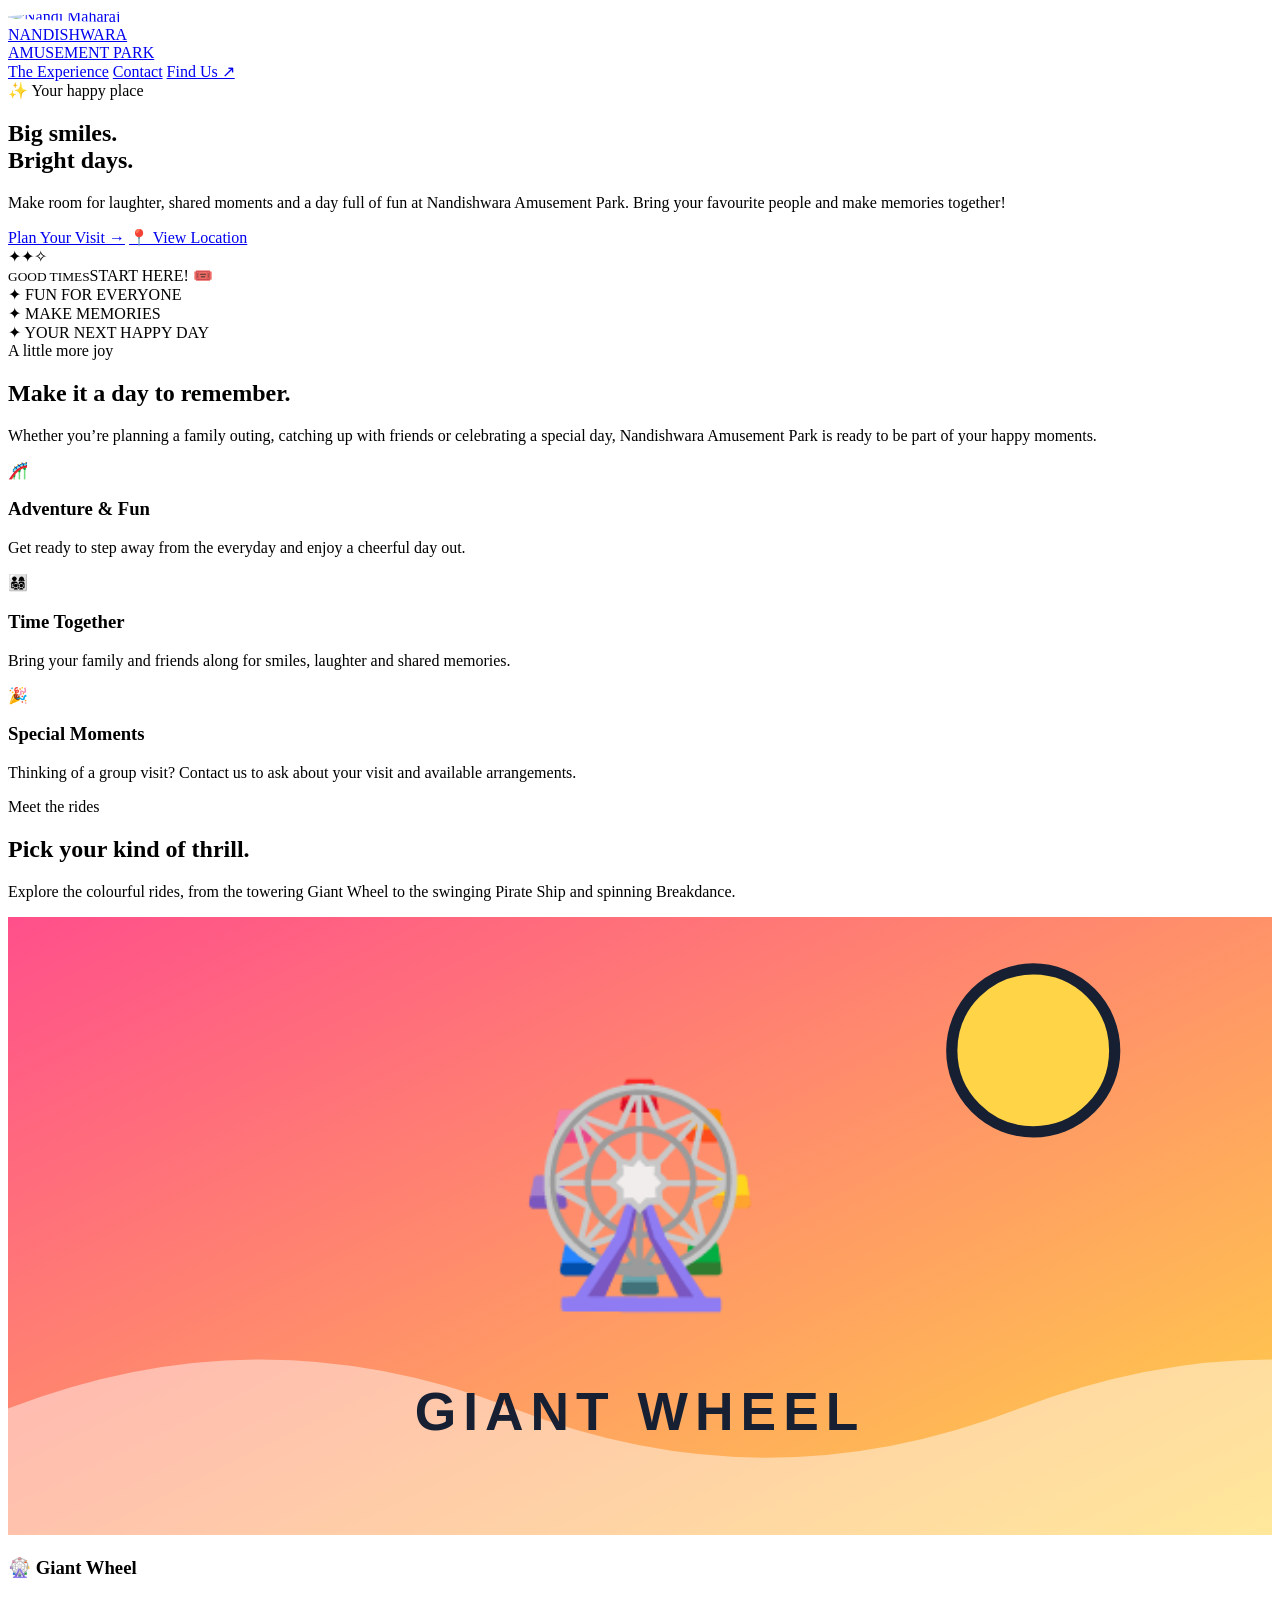
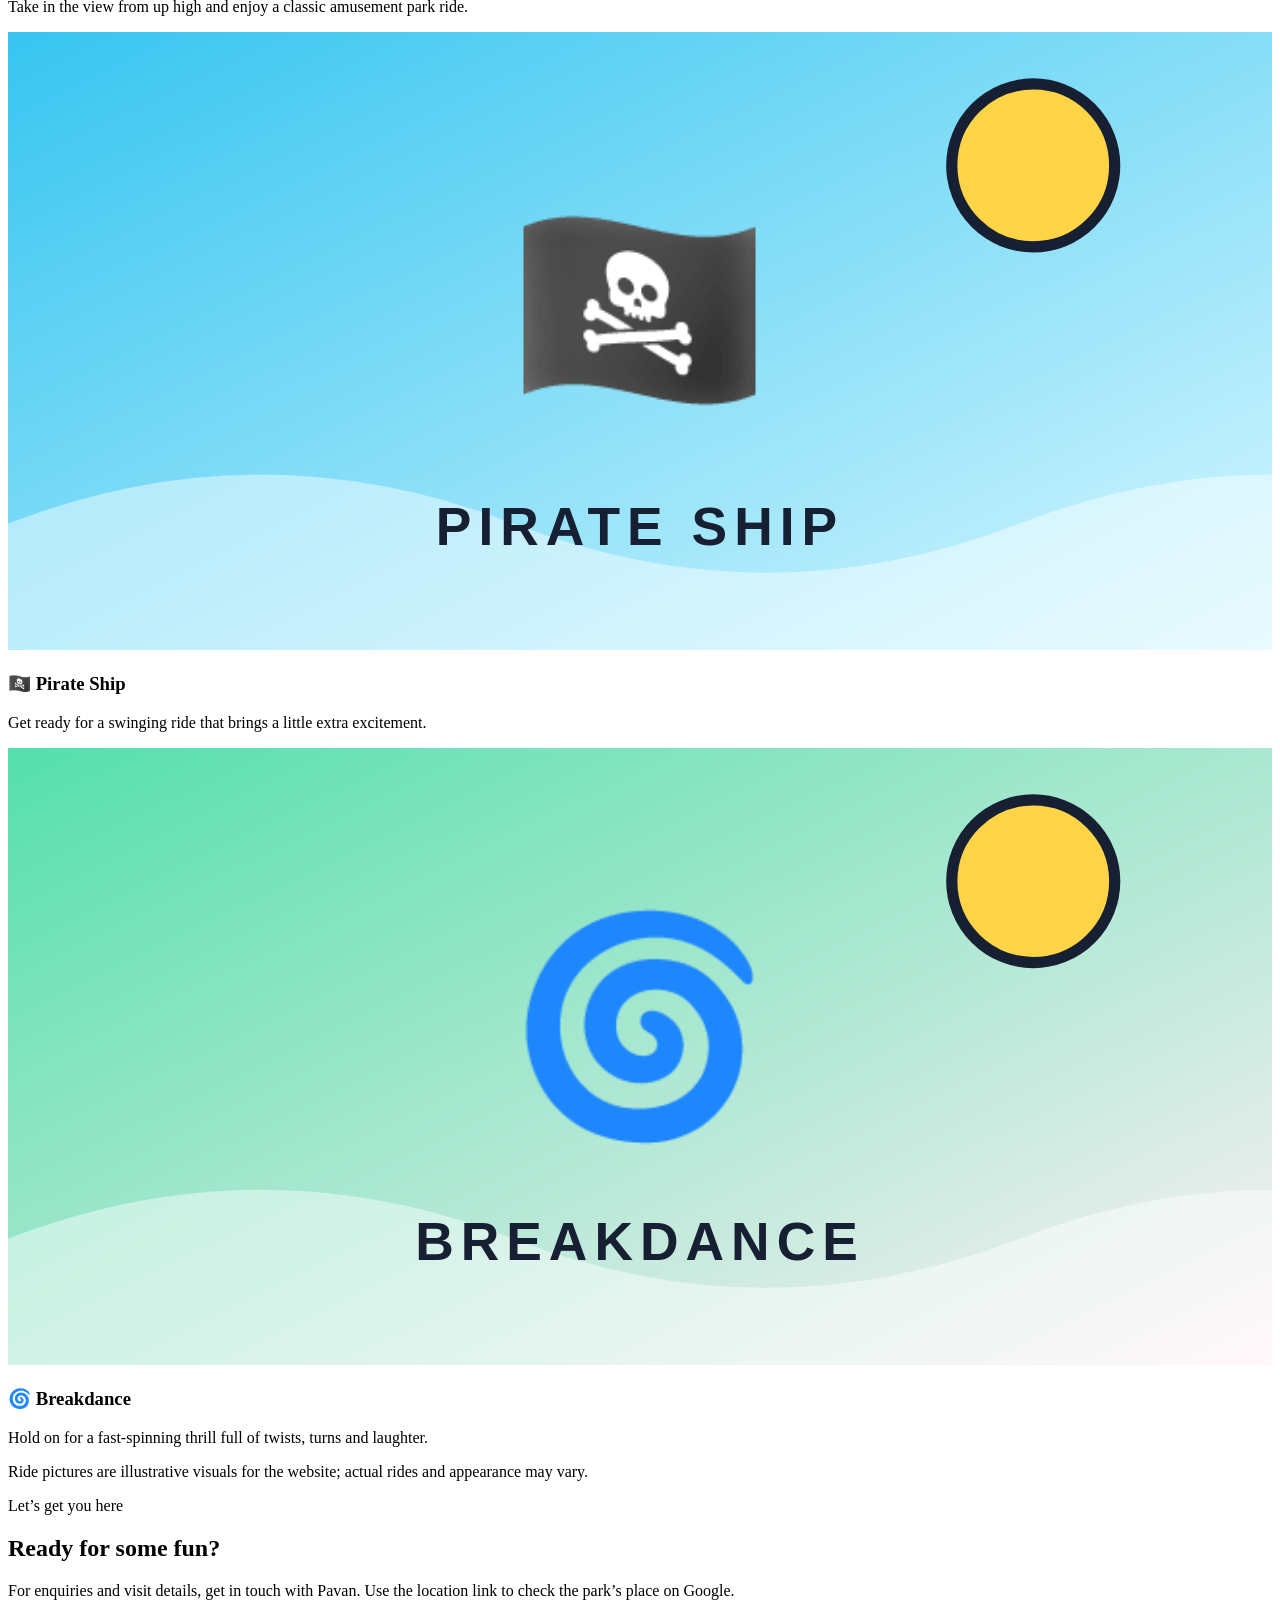
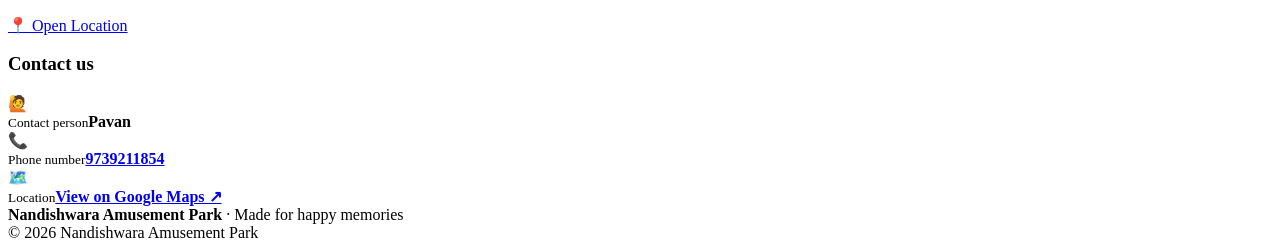
==== amusement-park/index.html @ 1ed43adc "Create index.html" ====
<!DOCTYPE html>
<html lang="en">
<head>
<meta charset="UTF-8">
<meta name="viewport" content="width=device-width, initial-scale=1.0">
<meta name="theme-color" content="#111827">
<meta name="description" content="Plan a fun day out at Nandishwara Amusement Park. Contact Pavan for enquiries.">
<title>Nandishwara Amusement Park | Fun Starts Here</title>
<link rel="stylesheet" href="style.css">
</head>
<body>
<header class="nav">
  <a class="brand" href="#home"><span class="logo" aria-label="Nandi Maharaj logo"><img src="nandi_logo.jpg" alt="Nandi Maharaj" style="width:100%;height:100%;object-fit:cover;display:block;border-radius:50%"></span><span>NANDISHWARA<br>AMUSEMENT PARK</span></a>
  <nav class="navlinks">
    <a href="#experience">The Experience</a>
    <a href="#contact">Contact</a>
    <a class="pill" href="https://share.google/BjWlmLAtssrfCbhy0" target="_blank" rel="noopener">Find Us ↗</a>
  </nav>
</header>
<main id="home">
  <section class="hero">
    <div class="hero-inner">
      <div>
        <div class="eyebrow">✨ Your happy place</div>
        <h1>Big smiles.<br><span>Bright days.</span></h1>
        <p>Make room for laughter, shared moments and a day full of fun at Nandishwara Amusement Park. Bring your favourite people and make memories together!</p>
        <div class="actions">
          <a class="btn primary" href="#contact">Plan Your Visit <span>→</span></a>
          <a class="btn secondary" href="https://share.google/BjWlmLAtssrfCbhy0" target="_blank" rel="noopener">📍 View Location</a>
        </div>
      </div>
      <div class="art" aria-label="Colorful amusement park illustration">
        <div class="sun"></div><span class="spark s1">✦</span><span class="spark s2">✦</span><span class="spark s3">✧</span>
        <div class="wheel"><i class="spoke"></i><i class="spoke"></i><i class="spoke"></i><i class="spoke"></i><i class="spoke"></i><i class="spoke"></i><div class="hub"></div></div>
        <div class="ticket"><small>GOOD TIMES</small>START HERE! 🎟️</div>
      </div>
    </div>
  </section>
  <div class="strip"><div class="strip-inner"><div>✦ <span>FUN</span> FOR EVERYONE</div><div>✦ MAKE <span>MEMORIES</span></div><div>✦ YOUR NEXT <span>HAPPY DAY</span></div></div></div>
  <section class="content" id="experience">
    <div class="section-tag">A little more joy</div>
    <h2>Make it a day to remember.</h2>
    <p class="intro">Whether you’re planning a family outing, catching up with friends or celebrating a special day, Nandishwara Amusement Park is ready to be part of your happy moments.</p>
    <div class="cards">
      <article class="card"><div class="emoji">🎢</div><h3>Adventure &amp; Fun</h3><p>Get ready to step away from the everyday and enjoy a cheerful day out.</p></article>
      <article class="card"><div class="emoji">👨‍👩‍👧‍👦</div><h3>Time Together</h3><p>Bring your family and friends along for smiles, laughter and shared memories.</p></article>
      <article class="card"><div class="emoji">🎉</div><h3>Special Moments</h3><p>Thinking of a group visit? Contact us to ask about your visit and available arrangements.</p></article>
    </div>
    <div class="section-tag gallery-tag">Meet the rides</div>
    <h2>Pick your kind of thrill.</h2>
    <p class="intro">Explore the colourful rides, from the towering Giant Wheel to the swinging Pirate Ship and spinning Breakdance.</p>
    <div class="ride-gallery">
      <article class="ride-photo"><img src="giant_wheel.jpg" alt="Giant wheel at the amusement park" loading="lazy"><h3>🎡 Giant Wheel</h3><p>Take in the view from up high and enjoy a classic amusement park ride.</p></article>
      <article class="ride-photo"><img src="pirate_ship.jpg" alt="Large swinging pirate ship ride with A-frame support" loading="lazy"><h3>🏴‍☠️ Pirate Ship</h3><p>Get ready for a swinging ride that brings a little extra excitement.</p></article>
      <article class="ride-photo"><img src="breakdance.jpg" alt="Colorful spinning breakdance amusement ride" loading="lazy"><h3>🌀 Breakdance</h3><p>Hold on for a fast-spinning thrill full of twists, turns and laughter.</p></article>
    </div>
    <p class="gallery-note">Ride pictures are illustrative visuals for the website; actual rides and appearance may vary.</p>
  </section>
  <section class="contact" id="contact">
    <div class="contact-inner">
      <div><div class="section-tag">Let’s get you here</div><h2>Ready for some fun?</h2><p class="intro">For enquiries and visit details, get in touch with Pavan. Use the location link to check the park’s place on Google.</p><a class="btn primary" href="https://share.google/BjWlmLAtssrfCbhy0" target="_blank" rel="noopener">📍 Open Location</a></div>
      <div class="contact-box">
        <h3>Contact us</h3>
        <div class="contact-row"><div class="contact-icon">🙋</div><div><small>Contact person</small><strong>Pavan</strong></div></div>
        <div class="contact-row"><div class="contact-icon">📞</div><div><small>Phone number</small><strong><a href="tel:+919739211854">9739211854</a></strong></div></div>
        <div class="contact-row"><div class="contact-icon">🗺️</div><div><small>Location</small><strong><a href="https://share.google/BjWlmLAtssrfCbhy0" target="_blank" rel="noopener">View on Google Maps ↗</a></strong></div></div>
      </div>
    </div>
  </section>
</main>
<footer class="footer"><strong>Nandishwara Amusement Park</strong> · Made for happy memories<br><span class="copyright">© <span id="year">2026</span> Nandishwara Amusement Park</span></footer>
<script>
document.querySelectorAll('.ride-photo img').forEach((img, index) => {
  img.addEventListener('error', () => {
    const rides = [
      { emoji: '🎡', title: 'GIANT WHEEL', colors: ['#ff4f8b', '#ffd447'] },
      { emoji: '🏴‍☠️', title: 'PIRATE SHIP', colors: ['#36c5f0', '#d7f7ff'] },
      { emoji: '🌀', title: 'BREAKDANCE', colors: ['#54dfad', '#fff0f5'] }
    ];
    const ride = rides[index] || rides[0];
    const svg = `<svg xmlns="http://www.w3.org/2000/svg" viewBox="0 0 900 440"><defs><linearGradient id="g" x1="0" y1="0" x2="1" y2="1"><stop stop-color="${ride.colors[0]}"/><stop offset="1" stop-color="${ride.colors[1]}"/></linearGradient></defs><rect width="900" height="440" fill="url(#g)"/><circle cx="730" cy="95" r="58" fill="#ffd447" stroke="#172033" stroke-width="8"/><path d="M0 350 Q180 280 360 350 T720 350 T1080 350 V440 H0Z" fill="#ffffff" opacity=".45"/><text x="450" y="215" font-size="150" text-anchor="middle" dominant-baseline="middle">${ride.emoji}</text><text x="450" y="365" font-family="Arial,sans-serif" font-size="38" font-weight="bold" letter-spacing="5" text-anchor="middle" fill="#172033">${ride.title}</text></svg>`;
    img.src = 'data:image/svg+xml;charset=utf-8,' + encodeURIComponent(svg);
  }, { once: true });
});
</script>
</body>
</html>
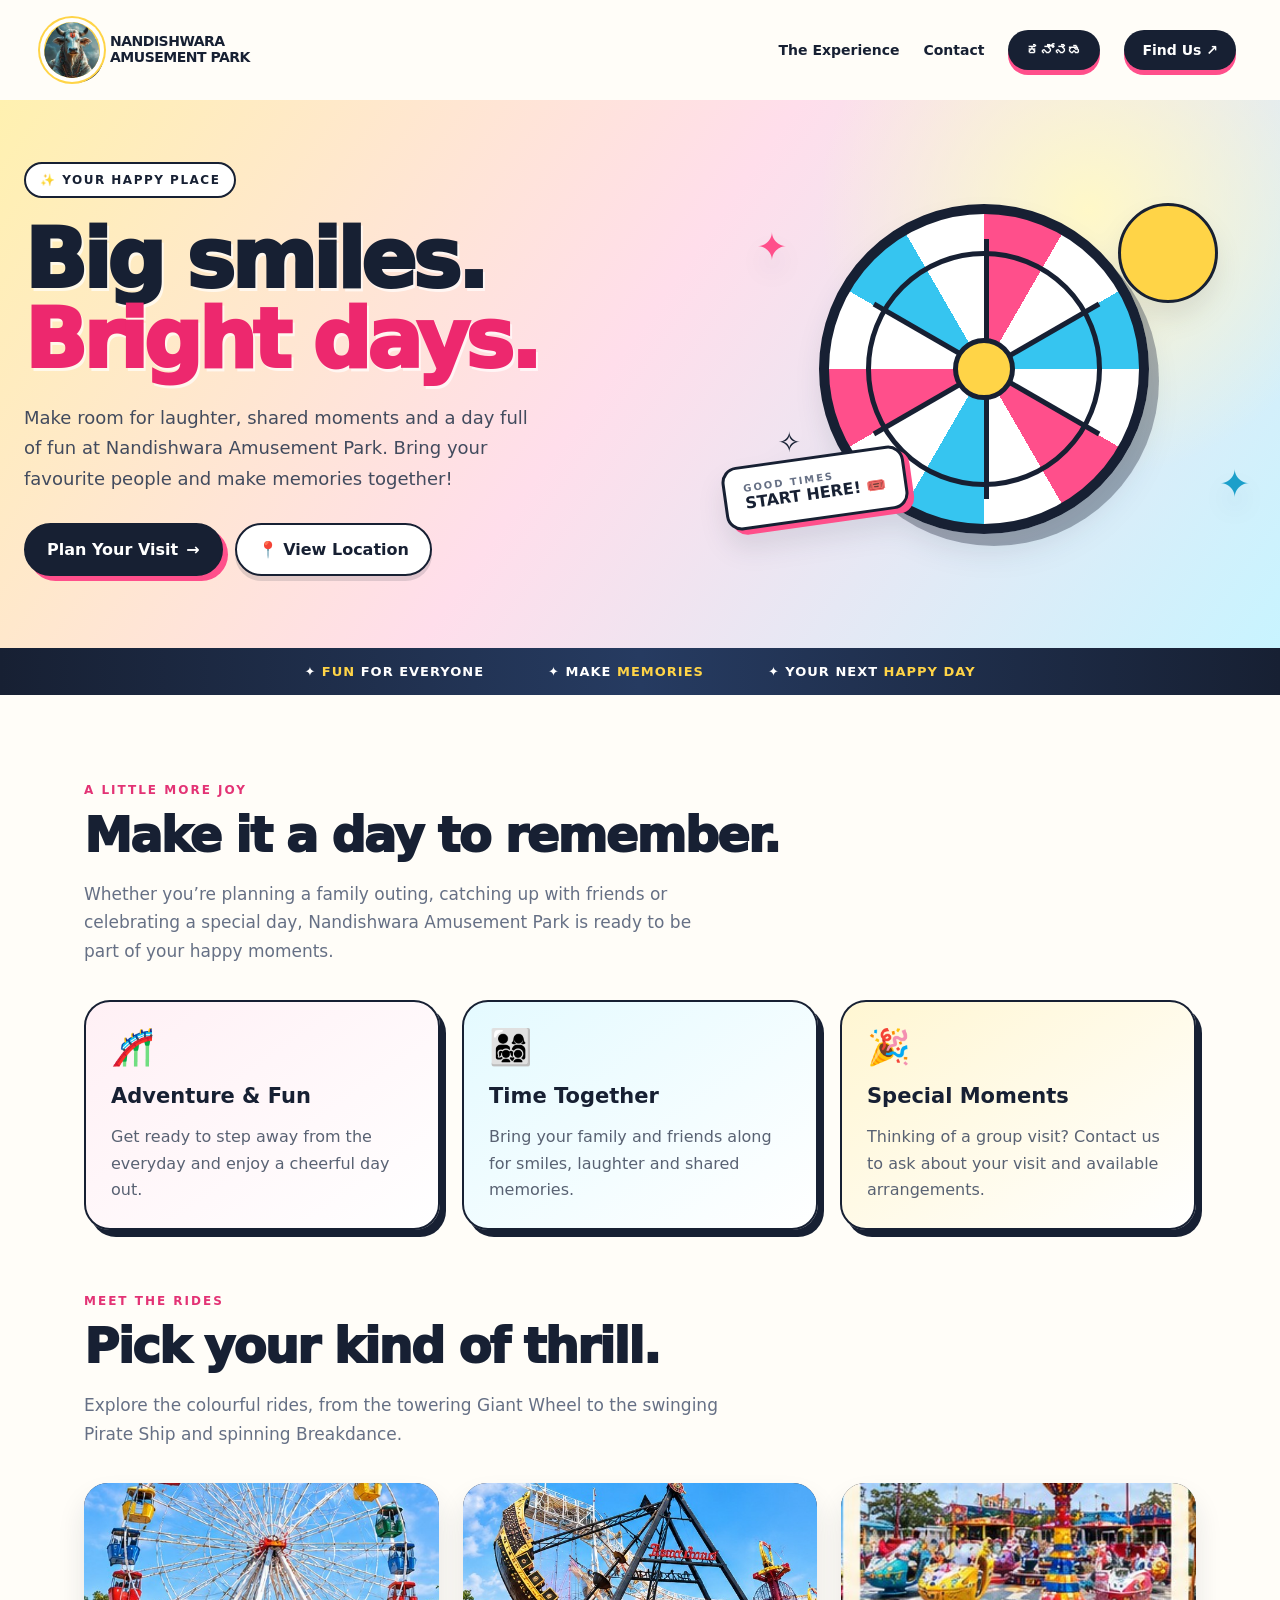
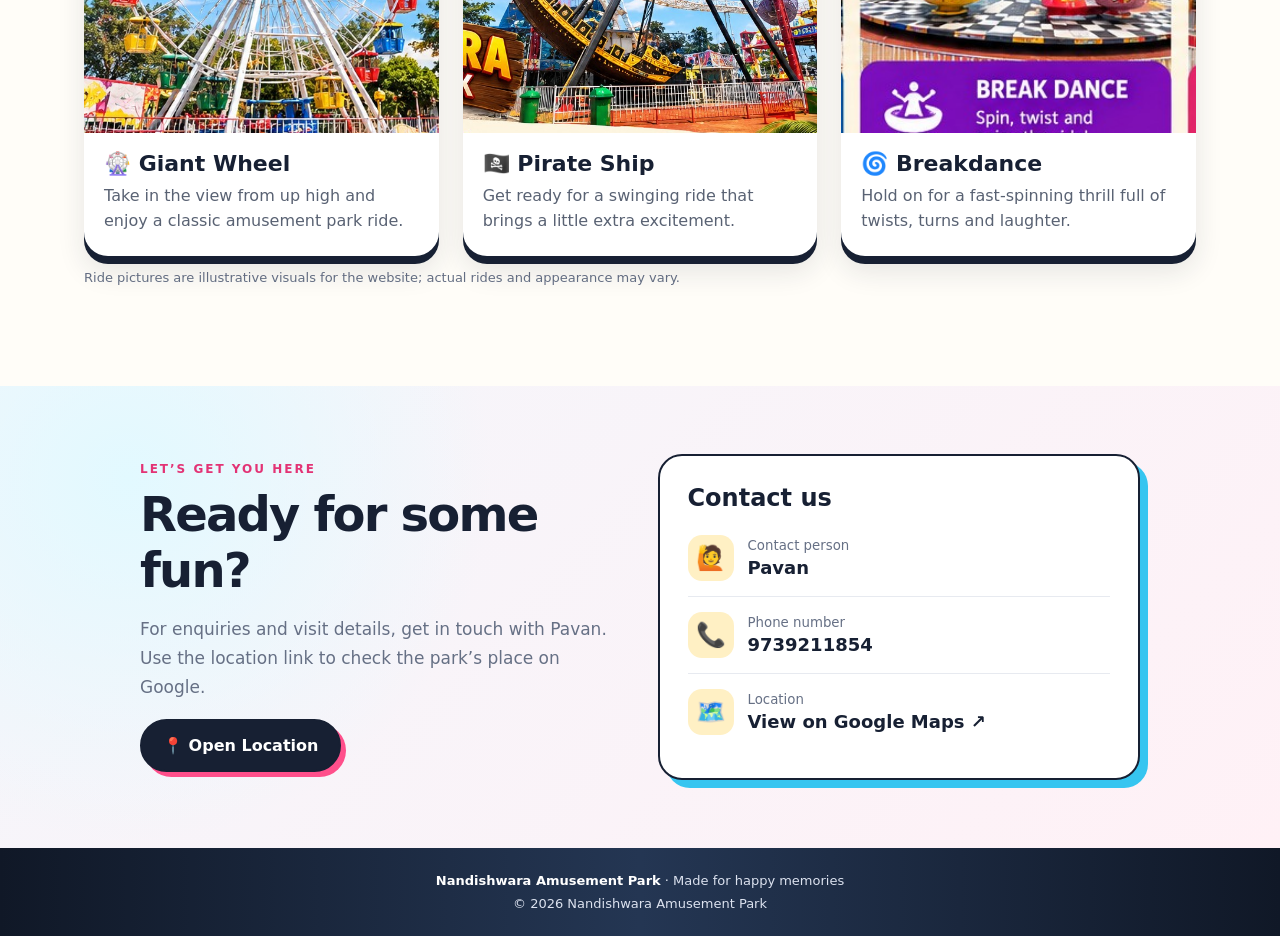
==== commit 912e5215: "Add files via upload" ====
--- a/amusement-park/index.html
+++ b/amusement-park/index.html
@@ -14,6 +14,7 @@
   <nav class="navlinks">
     <a href="#experience">The Experience</a>
     <a href="#contact">Contact</a>
+    <a class="pill" href="/amusement-park/kn/" lang="kn" aria-label="ಕನ್ನಡ ಆವೃತ್ತಿ">ಕನ್ನಡ</a>
     <a class="pill" href="https://share.google/BjWlmLAtssrfCbhy0" target="_blank" rel="noopener">Find Us ↗</a>
   </nav>
 </header>
--- a/amusement-park/style.css
+++ b/amusement-park/style.css
@@ -0,0 +1,62 @@
+:root{--ink:#172033;--muted:#667085;--pink:#ff4f8b;--yellow:#ffd447;--blue:#36c5f0;--green:#54dfad}
+*{box-sizing:border-box}
+html{scroll-behavior:smooth}
+body{margin:0;font-family:Inter,ui-sans-serif,system-ui,-apple-system,BlinkMacSystemFont,"Segoe UI",sans-serif;color:var(--ink);background:#fff}
+a{color:inherit}
+.nav{display:flex;justify-content:space-between;align-items:center;max-width:1160px;margin:auto;padding:20px 24px}
+.brand{display:flex;align-items:center;gap:10px;font-weight:900;letter-spacing:-.5px;text-decoration:none}
+.logo{overflow:hidden;width:42px;height:42px;display:grid;place-items:center;background:var(--yellow);border-radius:14px;font-size:24px;box-shadow:4px 4px 0 var(--ink)}
+.navlinks{display:flex;gap:24px;align-items:center;font-weight:700;font-size:14px}
+.navlinks a{text-decoration:none}
+.navlinks .pill{background:var(--ink);color:white;padding:12px 18px;border-radius:999px}
+.hero{overflow:hidden;position:relative;background:linear-gradient(125deg,#fff2b5 0%,#ffe0ec 48%,#d7f7ff 100%);padding:62px 24px 72px}
+.hero-inner{max-width:1160px;margin:auto;display:grid;grid-template-columns:1.1fr .9fr;align-items:center;gap:24px}
+.eyebrow{display:inline-flex;gap:8px;align-items:center;background:white;border:2px solid var(--ink);border-radius:999px;padding:9px 14px;font-size:12px;font-weight:900;letter-spacing:1.5px;text-transform:uppercase}
+.hero h1{font-size:clamp(44px,7vw,82px);line-height:.98;letter-spacing:-4px;margin:22px 0}
+.hero h1 span{color:#ff367c}
+.hero p{font-size:18px;line-height:1.7;color:#424b5e;max-width:520px}
+.actions{display:flex;gap:12px;flex-wrap:wrap;margin-top:28px}
+.btn{display:inline-flex;justify-content:center;align-items:center;gap:8px;padding:15px 21px;border-radius:999px;text-decoration:none;font-weight:850;border:2px solid var(--ink);transition:transform .18s}
+.btn:hover{transform:translateY(-3px)}
+.primary{background:var(--ink);color:#fff;box-shadow:4px 4px 0 var(--pink)}
+.secondary{background:#fff}
+.art{min-height:360px;position:relative;display:grid;place-items:center}
+.sun{position:absolute;right:7%;top:4%;width:100px;height:100px;background:var(--yellow);border:3px solid var(--ink);border-radius:50%}
+.wheel{width:min(330px,78vw);aspect-ratio:1;border:10px solid #172033;border-radius:50%;position:relative;background:repeating-conic-gradient(from 0deg,#ff4f8b 0deg 30deg,#fff 30deg 60deg,#36c5f0 60deg 90deg,#fff 90deg 120deg);box-shadow:10px 12px 0 #17203355;animation:float 5s ease-in-out infinite}
+.wheel:before{content:"";position:absolute;inset:12%;border:5px solid var(--ink);border-radius:50%}
+.hub{position:absolute;left:50%;top:50%;transform:translate(-50%,-50%);width:62px;height:62px;background:var(--yellow);border:5px solid var(--ink);border-radius:50%;z-index:2}
+.spoke{position:absolute;left:50%;top:50%;height:42%;width:5px;background:var(--ink);transform-origin:top center}
+.spoke:nth-child(1){transform:rotate(0deg)}.spoke:nth-child(2){transform:rotate(60deg)}.spoke:nth-child(3){transform:rotate(120deg)}.spoke:nth-child(4){transform:rotate(180deg)}.spoke:nth-child(5){transform:rotate(240deg)}.spoke:nth-child(6){transform:rotate(300deg)}
+.ticket{position:absolute;left:2%;bottom:8%;background:#fff;border:3px solid var(--ink);border-radius:16px;padding:14px 18px;font-weight:900;transform:rotate(-8deg);box-shadow:5px 5px 0 var(--pink)}
+.ticket small{display:block;letter-spacing:2px;font-size:10px;color:var(--muted)}
+.spark{position:absolute;font-size:38px}.s1{left:8%;top:10%;color:#ff4f8b}.s2{right:1%;bottom:12%;color:#1b9fca}.s3{left:12%;bottom:25%;font-size:28px}
+.strip{background:var(--ink);color:white;padding:16px 24px}
+.strip-inner{max-width:1160px;margin:auto;display:flex;justify-content:center;gap:clamp(18px,5vw,70px);flex-wrap:wrap;font-weight:900;letter-spacing:1px;font-size:13px}
+.strip span{color:var(--yellow)}
+section.content{max-width:1100px;margin:auto;padding:76px 24px}
+.section-tag{font-size:12px;text-transform:uppercase;letter-spacing:2px;font-weight:900;color:#e33375}
+.content h2,.contact h2{font-size:clamp(32px,4vw,48px);letter-spacing:-1.8px;margin:10px 0 14px}
+.intro{max-width:640px;color:var(--muted);font-size:17px;line-height:1.7}
+.cards{display:grid;grid-template-columns:repeat(3,1fr);gap:18px;margin-top:34px}
+.card{padding:25px;border:2px solid var(--ink);border-radius:22px;box-shadow:5px 5px 0 var(--ink);background:#fff}
+.card:nth-child(1){background:#fff0f5}.card:nth-child(2){background:#e9faff}.card:nth-child(3){background:#fff8d9}
+.emoji{font-size:35px}.card h3{margin:16px 0 8px;font-size:21px}.card p{color:#596273;line-height:1.65;margin-bottom:0}
+.gallery-tag{margin-top:64px}
+.ride-gallery{display:grid;grid-template-columns:repeat(3,minmax(0,1fr));gap:18px;margin-top:34px}
+.ride-photo{overflow:hidden;border:2px solid var(--ink);border-radius:22px;background:#e9faff;box-shadow:5px 5px 0 var(--ink)}
+.ride-photo img{display:block;width:100%;height:220px;object-fit:cover}
+.ride-photo h3{margin:16px 18px 6px;font-size:21px}.ride-photo p{margin:0 18px 18px;color:#596273;line-height:1.55}
+.gallery-note{font-size:13px;color:var(--muted);margin-top:14px}
+.contact{background:#f3f6fb;padding:68px 24px}
+.contact-inner{max-width:1000px;margin:auto;display:grid;grid-template-columns:1fr 1fr;gap:35px;align-items:center}
+.contact-box{background:white;border:2px solid var(--ink);border-radius:24px;padding:28px;box-shadow:7px 7px 0 var(--blue)}
+.contact-box h3{margin:0 0 8px;font-size:24px}
+.contact-row{display:flex;gap:14px;align-items:center;padding:15px 0;border-bottom:1px solid #e7eaf0}
+.contact-row:last-child{border:0}.contact-icon{font-size:24px;width:46px;height:46px;display:grid;place-items:center;border-radius:14px;background:#fff0c4}
+.contact-row small{display:block;color:var(--muted);margin-bottom:4px}.contact-row strong{font-size:18px}.contact-row a{text-decoration:none}
+.footer{background:var(--ink);color:#dce2ef;padding:25px 24px;text-align:center;font-size:13px}.footer strong{color:white}.copyright{display:inline-block;margin-top:8px}
+@keyframes float{0%,100%{transform:translateY(0) rotate(-3deg)}50%{transform:translateY(-10px) rotate(3deg)}}
+@media(max-width:760px){.navlinks a:not(.pill){display:none}.hero{padding-top:42px}.hero-inner{grid-template-columns:1fr}.hero h1{letter-spacing:-2px}.art{min-height:320px}.wheel{width:260px}.cards,.ride-gallery{grid-template-columns:1fr}.ride-photo img{height:240px}.contact-inner{grid-template-columns:1fr}.strip-inner{font-size:11px}.nav{padding:16px 18px}}
+
+/* Fresh vibrant park styling */
+body{background:#fffdf8}.nav{max-width:1240px;padding-top:22px;padding-bottom:22px}.brand{font-size:14px;line-height:1.12}.logo{width:56px;height:56px;border-radius:50%;box-shadow:0 0 0 4px #fff,0 0 0 6px #ffd447,4px 5px 0 #172033;overflow:hidden}.logo img{width:100%;height:100%;object-fit:cover;display:block}.navlinks .pill{box-shadow:0 5px 0 #ff4f8b;transition:transform .2s,box-shadow .2s}.navlinks .pill:hover{transform:translateY(-2px);box-shadow:0 7px 0 #ff4f8b}.hero{background:radial-gradient(circle at 85% 20%,#fff8c8 0,transparent 23%),linear-gradient(125deg,#fff1b0 0%,#ffdeeb 48%,#c8f4ff 100%)}.hero-inner{max-width:1240px}.hero h1{font-weight:950;text-shadow:2px 3px 0 #ffffffa8}.hero h1 span{color:#ed286e}.art{filter:drop-shadow(0 15px 12px #17203318)}.strip{background:linear-gradient(90deg,#172033,#263b61,#172033)}section.content{max-width:1160px;padding-top:88px;padding-bottom:88px}.content h2{font-weight:950}.cards{gap:22px}.card{border-radius:26px;box-shadow:6px 7px 0 #172033;transition:transform .2s,box-shadow .2s}.card:hover{transform:translateY(-6px);box-shadow:8px 12px 0 #172033}.card:nth-child(1){background:linear-gradient(145deg,#fff0f5,#fff)}.card:nth-child(2){background:linear-gradient(145deg,#e4faff,#fff)}.card:nth-child(3){background:linear-gradient(145deg,#fff6d2,#fff)}.ride-gallery{gap:24px}.ride-photo{position:relative;border:0;border-radius:24px;overflow:hidden;background:#172033;box-shadow:0 8px 0 #172033,0 16px 28px #1720331c;transition:transform .22s,box-shadow .22s}.ride-photo:hover{transform:translateY(-7px);box-shadow:0 12px 0 #172033,0 22px 35px #17203328}.ride-photo img{height:250px;object-fit:cover;background:linear-gradient(135deg,#b9eaff,#ffe5b6)}.ride-photo h3{margin:0;padding:18px 20px 8px;background:#fff;font-size:22px}.ride-photo p{margin:0;padding:0 20px 22px;background:#fff;min-height:70px}.contact{background:radial-gradient(circle at 10% 20%,#e2f9ff,transparent 30%),linear-gradient(135deg,#f4f6fb,#fff1f6)}.contact-box{box-shadow:8px 8px 0 #36c5f0;transition:transform .2s}.contact-box:hover{transform:translateY(-3px)}.btn{box-shadow:0 5px 0 #17203322}.primary{box-shadow:5px 5px 0 #ff4f8b}.footer{background:linear-gradient(90deg,#101827,#243653,#101827)}@media(max-width:760px){.logo{width:48px;height:48px}.ride-photo img{height:230px}.ride-photo p{min-height:0}.navlinks .pill{padding:10px 13px}}
